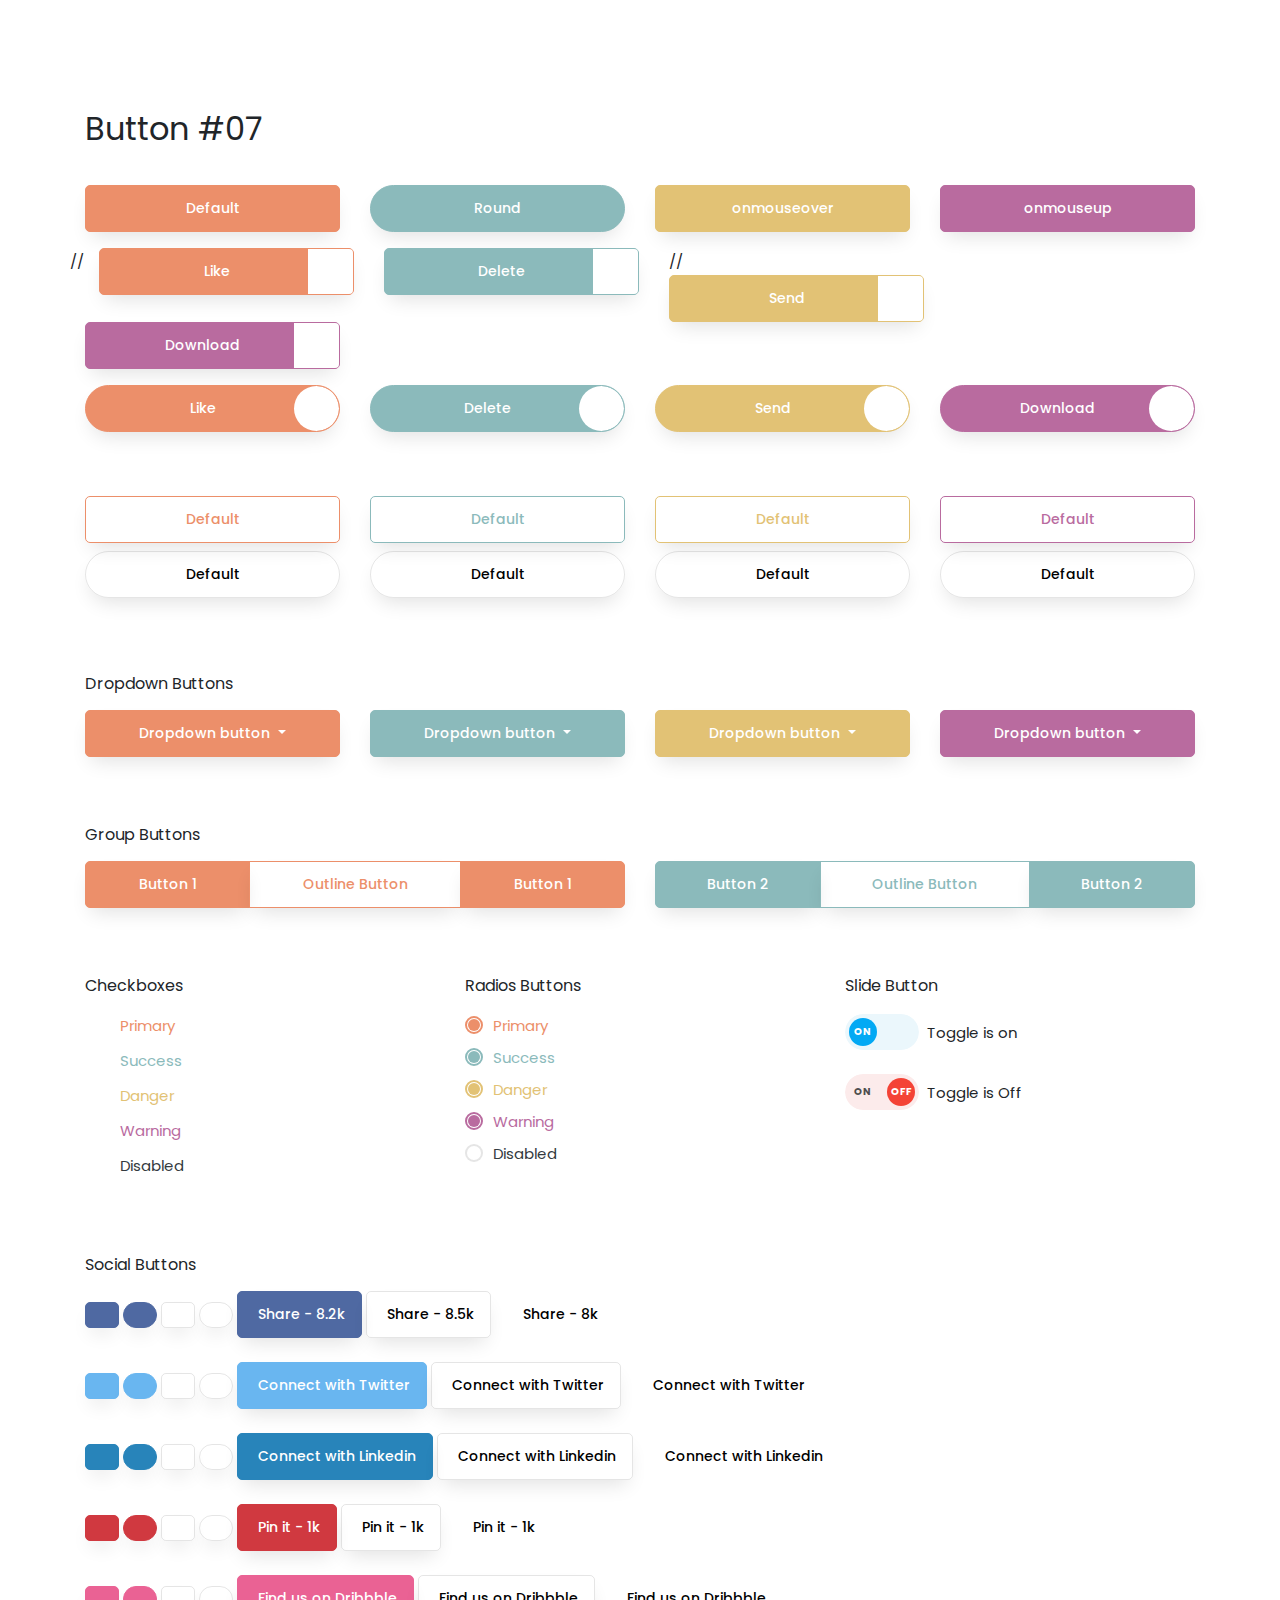
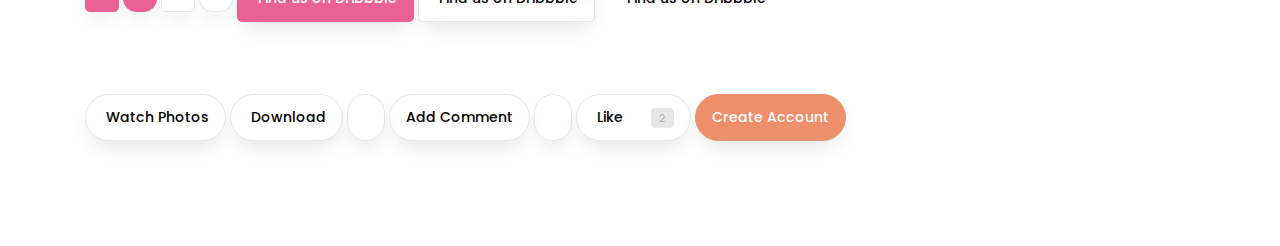
==== index.html @ c15accf5 "commit 2" ====
<!doctype html>
<html lang="en">
<head>
<title>Button 07</title>
<meta charset="utf-8">
<meta name="viewport" content="width=device-width, initial-scale=1, shrink-to-fit=no">
<link href="https://fonts.googleapis.com/css?family=Poppins:300,400,500,600,700,800,900" rel="stylesheet">
<link rel="stylesheet" href="style.css">
</head>
<body>
<section class="ftco-section" id="buttons">
<div class="container">
<div class="row mb-4">
<div class="col-md-12">
<h2 class="heading-section"> Button #07</h2>
</div>
</div>
<div class="row mb-5">
<div class="col-md-12 mb-3">
<div class="row">
<div class="col-md-3">
<button id="click" type="button" class="btn mb-2 mb-md-0 btn-primary btn-block">Default
</button>
</div>
<div class="col-md-3">
<button id="dblclick" type="button" class="btn mb-2 mb-md-0 btn-secondary btn-block btn-round">Round
</button>
</div>
<div class="col-md-3">
<button id="onmouseover" type="button" class="btn mb-2 mb-md-0 btn-tertiary btn-block">onmouseover
</button>
</div>
<div class="col-md-3">
<button id="onmouseup" type="button" class="btn mb-2 mb-md-0 btn-quarternary btn-block">onmouseup
</button>
</div>
</div>
</div>
<div class="col-md-12 mb-3">
<div class="row">
//<div class="col-md-3">
<button type="button" class="btn mb-2 mb-md-0 btn-primary btn-block"><span>Like</span>
<div class="icon d-flex align-items-center justify-content-center">
<i class="ion-ios-heart"></i>
</div>
</button>
</div>
<div class="col-md-3">
<button type="button" class="btn mb-2 mb-md-0 btn-secondary btn-block"><span>Delete</span>
<div class="icon d-flex align-items-center justify-content-center">
<i class="ion-ios-trash"></i>
</div>
</button>
</div>
<div class="col-md-3">
//<button type="button" class="btn mb-2 mb-md-0 btn-tertiary btn-block"><span>Send</span>
<div class="icon d-flex align-items-center justify-content-center">
<i class="ion-ios-paper-plane"></i>
</div>
</button>
</div>
<div class="col-md-3">
<button type="button" class="btn mb-2 mb-md-0 btn-quarternary btn-block"><span>Download</span>
<div class="icon d-flex align-items-center justify-content-center">
<i class="ion-ios-cloud-download"></i>
</div>
</button>
</div>
</div>
</div>
<div class="col-md-12 mb-3">
<div class="row">
<div class="col-md-3">
<button type="button" class="btn mb-2 mb-md-0 btn-primary btn-block btn-round"><span>Like</span>
<div class="icon icon-round d-flex align-items-center justify-content-center">
<i class="ion-ios-heart"></i>
</div>
</button>
</div>
<div class="col-md-3">
<button type="button" class="btn mb-2 mb-md-0 btn-secondary btn-block btn-round"><span>Delete</span>
<div class="icon icon-round d-flex align-items-center justify-content-center">
<i class="ion-ios-trash"></i>
</div>
</button>
</div>
<div class="col-md-3">
<button type="button" class="btn mb-2 mb-md-0 btn-tertiary btn-block btn-round"><span>Send</span>
<div class="icon icon-round d-flex align-items-center justify-content-center">
<i class="ion-ios-paper-plane"></i>
</div>
</button>
</div>
<div class="col-md-3">
<button type="button" class="btn mb-2 mb-md-0 btn-quarternary btn-block btn-round"><span>Download</span>
<div class="icon icon-round d-flex align-items-center justify-content-center">
<i class="ion-ios-cloud-download"></i>
</div>
</button>
</div>
</div>
</div>
</div>
<div class="row mb-5">
<div class="col-md-12 mb-2">
<div class="row">
<div class="col-md-3">
<button type="button" class="btn mb-2 mb-md-0 btn-outline-primary btn-block">Default</button>
</div>
<div class="col-md-3">
<button type="button" class="btn mb-2 mb-md-0 btn-outline-secondary btn-block">Default</button>
</div>
<div class="col-md-3">
<button type="button" class="btn mb-2 mb-md-0 btn-outline-tertiary btn-block">Default</button>
</div>
<div class="col-md-3">
<button type="button" class="btn mb-2 mb-md-0 btn-outline-quarternary btn-block">Default</button>
</div>
</div>
</div>
<div class="col-md-12 mb-2">
<div class="row">
<div class="col-md-3">
<button type="button" class="btn mb-2 mb-md-0 btn-round btn-outline btn-block">Default</button>
</div>
<div class="col-md-3">
<button type="button" class="btn mb-2 mb-md-0 btn-round btn-outline btn-block">Default</button>
</div>
<div class="col-md-3">
<button type="button" class="btn mb-2 mb-md-0 btn-round btn-outline btn-block">Default</button>
</div>
<div class="col-md-3">
<button type="button" class="btn mb-2 mb-md-0 btn-round btn-outline btn-block">Default</button>
</div>
</div>
</div>
</div>
<div class="row mb-5">
<div class="col-md-12">
<h2 class="heading-section">
<small>Dropdown Buttons</small>
</h2>
<div class="row">
<div class="col-md-3">
<div class="dropdown d-block">
<button class="btn mb-2 mb-md-0 btn-primary btn-block dropdown-toggle" type="button" id="dropdownMenuButton" data-toggle="dropdown" aria-haspopup="true" aria-expanded="false">
Dropdown button
</button>
<div class="dropdown-menu dropdown-menu-left" aria-labelledby="dropdownMenuButton">
<a class="dropdown-item" href="#">Action</a>
<a class="dropdown-item" href="#">Another action</a>
<a class="dropdown-item" href="#">Something else here</a>
</div>
</div>
</div>
<div class="col-md-3">
<div class="dropdown d-block">
<button class="btn mb-2 mb-md-0 btn-secondary btn-block dropdown-toggle" type="button" id="dropdownMenuButton2" data-toggle="dropdown" aria-haspopup="true" aria-expanded="false">
Dropdown button
</button>
<div class="dropdown-menu dropdown-menu-left" aria-labelledby="dropdownMenuButton2">
<a class="dropdown-item" href="#">Action</a>
<a class="dropdown-item" href="#">Another action</a>
<a class="dropdown-item" href="#">Something else here</a>
</div>
</div>
</div>
<div class="col-md-3">
<div class="dropdown d-block">
<button class="btn mb-2 mb-md-0 btn-tertiary btn-block dropdown-toggle" type="button" id="dropdownMenuButton3" data-toggle="dropdown" aria-haspopup="true" aria-expanded="false">
Dropdown button
</button>
<div class="dropdown-menu dropdown-menu-left" aria-labelledby="dropdownMenuButton3">
<a class="dropdown-item" href="#">Action</a>
<a class="dropdown-item" href="#">Another action</a>
<a class="dropdown-item" href="#">Something else here</a>
</div>
</div>
</div>
<div class="col-md-3">
<div class="dropdown d-block">
<button class="btn mb-2 mb-md-0 btn-quarternary btn-block dropdown-toggle" type="button" id="dropdownMenuButton4" data-toggle="dropdown" aria-haspopup="true" aria-expanded="false">
Dropdown button
</button>
<div class="dropdown-menu dropdown-menu-left" aria-labelledby="dropdownMenuButton4">
<a class="dropdown-item" href="#">Action</a>
<a class="dropdown-item" href="#">Another action</a>
<a class="dropdown-item" href="#">Something else here</a>
</div>
</div>
</div>
</div>
</div>
</div>
<div class="row mb-5">
<div class="col-md-12">
<h2 class="heading-section">
<small>Group Buttons</small>
</h2>
<div class="row">
<div class="col-md-6">
<div class="btn-group mb-2 mb-md-0 btn-block">
<button type="button" class="btn btn-primary">Button 1</button>
<button type="button" class="btn btn-outline-primary">Outline Button</button>
<button type="button" class="btn btn-primary">Button 1</button>
</div>
</div>
<div class="col-md-6">
<div class="btn-group mb-2 mb-md-0 btn-block">
<button type="button" class="btn btn-secondary">Button 2</button>
<button type="button" class="btn btn-outline-secondary">Outline Button</button>
<button type="button" class="btn btn-secondary">Button 2</button>
</div>
</div>
</div>
</div>
</div>
<div class="row mb-5">
<div class="col-md-4">
<h2 class="heading-section">
<small>Checkboxes</small>
</h2>
<div class="checkbox-wrap w-100">
<div class="checkbox checkbox-primary">
<label><input class="styled" type="checkbox" checked><span>Primary</span></label>
</div>
<div class="checkbox checkbox-secondary">
<label><input class="styled" type="checkbox" checked><span>Success</span></label>
</div>
<div class="checkbox checkbox-tertiary">
<label><input class="styled" type="checkbox" checked><span>Danger</span></label>
</div>
<div class="checkbox checkbox-quarternary">
<label><input class="styled" type="checkbox" checked><span>Warning</span></label>
</div>
<div class="checkbox checkbox-dark">
<label><input class="styled" type="checkbox" checked disabled><span>Disabled</span></label>
</div>
</div>
</div>
<div class="col-md-4">
<h2 class="heading-section">
<small>Radios Buttons</small>
</h2>
<div class="radio radio-primary">
<input type="radio" name="radio1" id="radio1" value="option1" checked>
<label for="radio1"><span>Primary</span></label>
</div>
<div class="radio radio-secondary">
<input type="radio" name="radio2" id="radio2" value="option2" checked>
<label for="radio2"><span>Success</span></label>
</div>
<div class="radio radio-tertiary">
<input type="radio" name="radio3" id="radio3" value="option3" checked>
<label for="radio3"><span>Danger</span></label>
</div>
<div class="radio radio-quarternary">
<input type="radio" name="radio4" id="radio4" value="option4" checked>
<label for="radio4"><span>Warning</span></label>
</div>
<div class="radio radio-dark">
<input type="radio" name="radio6" id="radio6" value="option6" disabled>
<label for="radio6"><span>Disabled</span></label>
</div>
</div>
<div class="col-md-4">
<h2 class="heading-section">
<small>Slide Button</small>
</h2>
<div class="slide-button">
<div class="toggle-button-cover">
<div class="button-cover d-flex align-items-center">
<div class="button r" id="button-1">
<input type="checkbox" class="checkbox">
<div class="knobs"></div>
<div class="layer"></div>
</div>
<div class="ml-2"><span class="ios-switch-control-description">Toggle is on</span></div>
</div>
</div>
<div class="toggle-button-cover">
<div class="button-cover d-flex align-items-center">
<div class="button r" id="button-10">
<input type="checkbox" class="checkbox" checked>
<div class="knobs">
<span>ON</span>
</div>
<div class="layer"></div>
</div>
<div class="ml-2"><span class="ios-switch-control-description">Toggle is Off</span></div>
</div>
</div>
</div>
</div>
</div>
<div class="row mb-5">
<div class="col-md-12">
<h2 class="heading-section">
<small>Social Buttons</small>
</h2>
</div>
<div class="col-md-12 mb-4">
<button type="button" class="btn mb-2 mb-md-0 btn-fb">
<i class="ion-logo-facebook"></i>
</button>
<button type="button" class="btn mb-2 mb-md-0 btn-round btn-fb">
<i class="ion-logo-facebook"></i>
</button>
<button type="button" class="btn mb-2 mb-md-0 btn-outline">
<i class="ion-logo-facebook"></i>
</button>
<button type="button" class="btn mb-2 mb-md-0 btn-outline btn-round">
<i class="ion-logo-facebook"></i>
</button>
<button type="button" class="btn mb-2 mb-md-0 btn-fb">
<i class="ion-logo-facebook mr-1"></i> Share - 8.2k
</button>
<button type="button" class="btn mb-2 mb-md-0 btn-outline">
<i class="ion-logo-facebook mr-1"></i> Share - 8.5k
</button>
<button type="button" class="btn mb-2 mb-md-0 btn-link ml-2">
<i class="ion-logo-facebook mr-1"></i> Share - 8k
</button>
</div>
<div class="col-md-12 mb-4">
<button type="button" class="btn mb-2 mb-md-0 btn-twitter">
<i class="ion-logo-twitter"></i>
</button>
<button type="button" class="btn mb-2 mb-md-0 btn-round btn-twitter">
<i class="ion-logo-twitter"></i>
</button>
<button type="button" class="btn mb-2 mb-md-0 btn-outline">
<i class="ion-logo-twitter"></i>
</button>
<button type="button" class="btn mb-2 mb-md-0 btn-outline btn-round">
<i class="ion-logo-twitter"></i>
</button>
<button type="button" class="btn mb-2 mb-md-0 btn-twitter">
<i class="ion-logo-twitter mr-1"></i> Connect with Twitter
</button>
<button type="button" class="btn mb-2 mb-md-0 btn-outline">
<i class="ion-logo-twitter mr-1"></i> Connect with Twitter
</button>
<button type="button" class="btn mb-2 mb-md-0 btn-link ml-2">
<i class="ion-logo-twitter mr-1"></i> Connect with Twitter
</button>
</div>
<div class="col-md-12 mb-4">
<button type="button" class="btn mb-2 mb-md-0 btn-linkedin">
<i class="ion-logo-linkedin"></i>
</button>
<button type="button" class="btn mb-2 mb-md-0 btn-round btn-linkedin">
<i class="ion-logo-linkedin"></i>
</button>
<button type="button" class="btn mb-2 mb-md-0 btn-outline">
<i class="ion-logo-linkedin"></i>
</button>
<button type="button" class="btn mb-2 mb-md-0 btn-outline btn-round">
<i class="ion-logo-linkedin"></i>
</button>
<button type="button" class="btn mb-2 mb-md-0 btn-linkedin">
<i class="ion-logo-linkedin mr-1"></i> Connect with Linkedin
</button>
<button type="button" class="btn mb-2 mb-md-0 btn-outline">
<i class="ion-logo-linkedin mr-1"></i> Connect with Linkedin
</button>
<button type="button" class="btn mb-2 mb-md-0 btn-link ml-2">
<i class="ion-logo-linkedin mr-1"></i> Connect with Linkedin
</button>
</div>
<div class="col-md-12 mb-4">
<button type="button" class="btn mb-2 mb-md-0 btn-pinterest">
<i class="ion-logo-pinterest"></i>
</button>
<button type="button" class="btn mb-2 mb-md-0 btn-round btn-pinterest">
<i class="ion-logo-pinterest"></i>
</button>
<button type="button" class="btn mb-2 mb-md-0 btn-outline">
<i class="ion-logo-pinterest"></i>
</button>
<button type="button" class="btn mb-2 mb-md-0 btn-outline btn-round">
<i class="ion-logo-pinterest"></i>
</button>
<button type="button" class="btn mb-2 mb-md-0 btn-pinterest">
<i class="ion-logo-pinterest mr-1"></i> Pin it - 1k
</button>
<button type="button" class="btn mb-2 mb-md-0 btn-outline">
<i class="ion-logo-pinterest mr-1"></i> Pin it - 1k
</button>
<button type="button" class="btn mb-2 mb-md-0 btn-link ml-2">
<i class="ion-logo-pinterest mr-1"></i> Pin it - 1k
</button>
</div>
<div class="col-md-12 mb-4">
<button type="button" class="btn mb-2 mb-md-0 btn-dribbble">
<i class="ion-logo-dribbble"></i>
</button>
<button type="button" class="btn mb-2 mb-md-0 btn-round btn-dribbble">
<i class="ion-logo-dribbble"></i>
</button>
<button type="button" class="btn mb-2 mb-md-0 btn-outline">
<i class="ion-logo-dribbble"></i>
</button>
<button type="button" class="btn mb-2 mb-md-0 btn-outline btn-round">
<i class="ion-logo-dribbble"></i>
</button>
<button type="button" class="btn mb-2 mb-md-0 btn-dribbble">
<i class="ion-logo-dribbble mr-1"></i> Find us on Dribbble
</button>
<button type="button" class="btn mb-2 mb-md-0 btn-outline">
<i class="ion-logo-dribbble mr-1"></i> Find us on Dribbble
</button>
<button type="button" class="btn mb-2 mb-md-0 btn-link ml-2">
<i class="ion-logo-dribbble mr-1"></i> Find us on Dribbble
</button>
</div>
</div>
<div class="row">
<div class="col-md-12">
<button type="button" class="btn mb-2 mb-md-0 btn-round btn-outline">
<i class="ion-ios-images mr-1"></i>
Watch Photos
</button>
<button type="button" class="btn mb-2 mb-md-0 btn-round btn-outline">
<i class="ion-ios-download mr-1"></i>
Download
</button>
<button type="button" class="btn mb-2 mb-md-0 btn-round btn-outline">
<i class="ion-ios-download mr-1"></i>
</button>
<button type="button" class="btn mb-2 mb-md-0 btn-round btn-outline">
Add Comment
</button>
<button type="button" class="btn mb-2 mb-md-0 btn-round btn-outline">
<i class="ion-ios-chatboxes mr-1"></i>
</button>
<button type="button" class="btn mb-2 mb-md-0 btn-round btn-outline">
<i class="ion-ios-heart mr-1"></i>
Like
<small class="ml-4 rounded">2</small>
</button>
<button type="button" class="btn mb-2 mb-md-0 btn-round btn-primary">
Create Account
</button>
</div>
</div>
</div>
</section>
<script src="https://cdn.jsdelivr.net/npm/@popperjs/core@2.11.8/dist/umd/popper.min.js" integrity="sha384-I7E8VVD/ismYTF4hNIPjVp/Zjvgyol6VFvRkX/vR+Vc4jQkC+hVqc2pM8ODewa9r" crossorigin="anonymous"></script>
<script src="https://cdn.jsdelivr.net/npm/bootstrap@5.3.2/dist/js/bootstrap.min.js" integrity="sha384-BBtl+eGJRgqQAUMxJ7pMwbEyER4l1g+O15P+16Ep7Q9Q+zqX6gSbd85u4mG4QzX+" crossorigin="anonymous"></script>
<script src="js/event.js"></script>
</body>
</html>
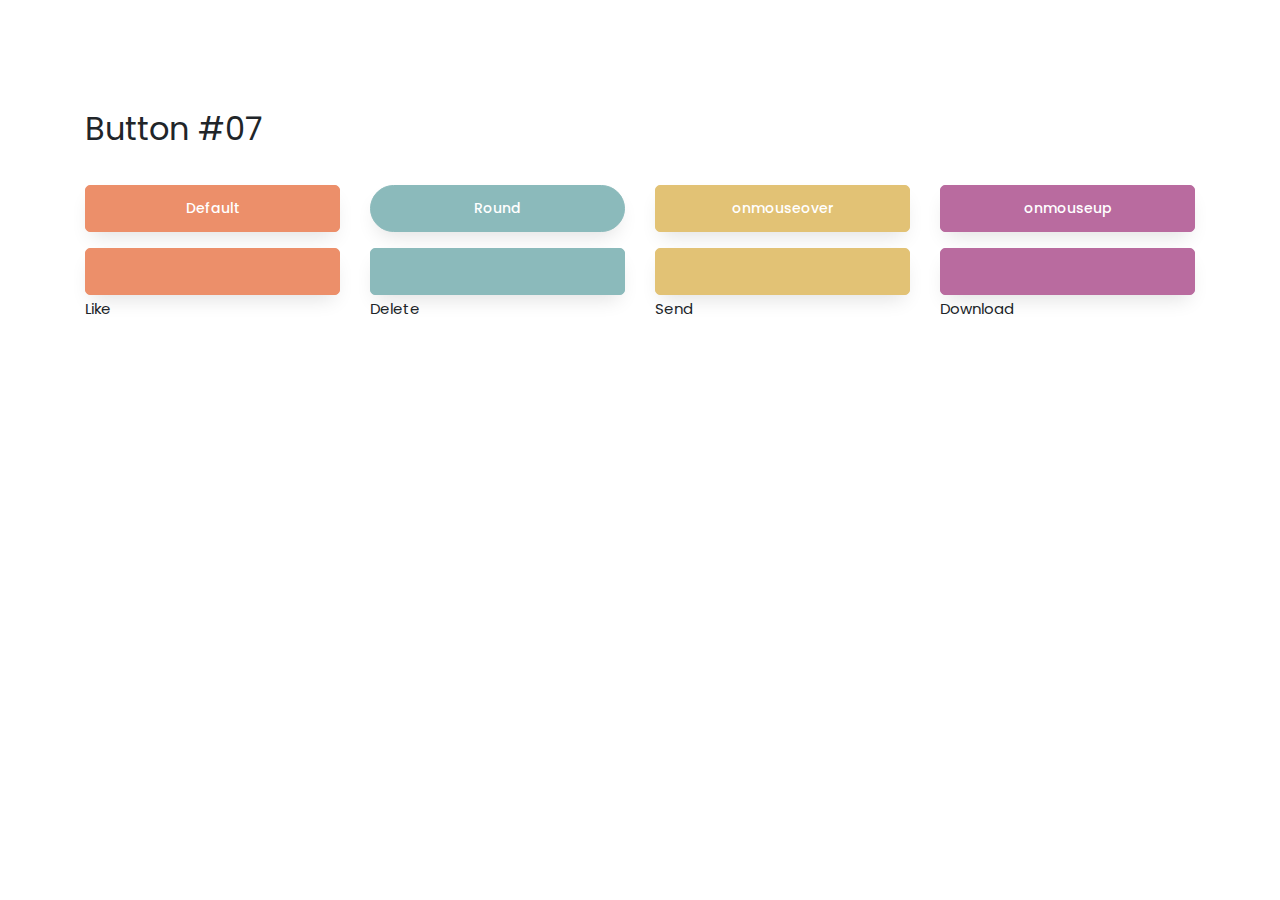
==== commit 134f88c4: "COMMIT 4" ====
--- a/index.html
+++ b/index.html
@@ -1,5 +1,5 @@
 
-<!doctype html>
+<!DOCTYPE html>
 <html lang="en">
 <head>
 <title>Button 07</title>
@@ -39,416 +39,42 @@
 </div>
 <div class="col-md-12 mb-3">
 <div class="row">
-//<div class="col-md-3">
-<button type="button" class="btn mb-2 mb-md-0 btn-primary btn-block"><span>Like</span>
+<div class="col-md-3">
+<input id="text1" type="text" class="btn mb-2 mb-md-0 btn-primary btn-block"><span>Like</span>
 <div class="icon d-flex align-items-center justify-content-center">
 <i class="ion-ios-heart"></i>
 </div>
-</button>
+</input>
 </div>
 <div class="col-md-3">
-<button type="button" class="btn mb-2 mb-md-0 btn-secondary btn-block"><span>Delete</span>
+<input id="text2" type="text"class="btn mb-2 mb-md-0 btn-secondary btn-block"><span>Delete</span>
 <div class="icon d-flex align-items-center justify-content-center">
 <i class="ion-ios-trash"></i>
 </div>
-</button>
+</input>
 </div>
 <div class="col-md-3">
-//<button type="button" class="btn mb-2 mb-md-0 btn-tertiary btn-block"><span>Send</span>
+<input id="text3" type="text" class="btn mb-2 mb-md-0 btn-tertiary btn-block"><span>Send</span>
 <div class="icon d-flex align-items-center justify-content-center">
 <i class="ion-ios-paper-plane"></i>
 </div>
-</button>
+</input>
 </div>
 <div class="col-md-3">
-<button type="button" class="btn mb-2 mb-md-0 btn-quarternary btn-block"><span>Download</span>
+<input id="text4" type="text" class="btn mb-2 mb-md-0 btn-quarternary btn-block"><span>Download</span>
 <div class="icon d-flex align-items-center justify-content-center">
 <i class="ion-ios-cloud-download"></i>
 </div>
-</button>
+</input>
 </div>
 </div>
 </div>
-<div class="col-md-12 mb-3">
-<div class="row">
-<div class="col-md-3">
-<button type="button" class="btn mb-2 mb-md-0 btn-primary btn-block btn-round"><span>Like</span>
-<div class="icon icon-round d-flex align-items-center justify-content-center">
-<i class="ion-ios-heart"></i>
-</div>
-</button>
-</div>
-<div class="col-md-3">
-<button type="button" class="btn mb-2 mb-md-0 btn-secondary btn-block btn-round"><span>Delete</span>
-<div class="icon icon-round d-flex align-items-center justify-content-center">
-<i class="ion-ios-trash"></i>
-</div>
-</button>
-</div>
-<div class="col-md-3">
-<button type="button" class="btn mb-2 mb-md-0 btn-tertiary btn-block btn-round"><span>Send</span>
-<div class="icon icon-round d-flex align-items-center justify-content-center">
-<i class="ion-ios-paper-plane"></i>
-</div>
-</button>
-</div>
-<div class="col-md-3">
-<button type="button" class="btn mb-2 mb-md-0 btn-quarternary btn-block btn-round"><span>Download</span>
-<div class="icon icon-round d-flex align-items-center justify-content-center">
-<i class="ion-ios-cloud-download"></i>
-</div>
-</button>
-</div>
-</div>
-</div>
-</div>
-<div class="row mb-5">
-<div class="col-md-12 mb-2">
-<div class="row">
-<div class="col-md-3">
-<button type="button" class="btn mb-2 mb-md-0 btn-outline-primary btn-block">Default</button>
-</div>
-<div class="col-md-3">
-<button type="button" class="btn mb-2 mb-md-0 btn-outline-secondary btn-block">Default</button>
-</div>
-<div class="col-md-3">
-<button type="button" class="btn mb-2 mb-md-0 btn-outline-tertiary btn-block">Default</button>
-</div>
-<div class="col-md-3">
-<button type="button" class="btn mb-2 mb-md-0 btn-outline-quarternary btn-block">Default</button>
-</div>
-</div>
-</div>
-<div class="col-md-12 mb-2">
-<div class="row">
-<div class="col-md-3">
-<button type="button" class="btn mb-2 mb-md-0 btn-round btn-outline btn-block">Default</button>
-</div>
-<div class="col-md-3">
-<button type="button" class="btn mb-2 mb-md-0 btn-round btn-outline btn-block">Default</button>
-</div>
-<div class="col-md-3">
-<button type="button" class="btn mb-2 mb-md-0 btn-round btn-outline btn-block">Default</button>
-</div>
-<div class="col-md-3">
-<button type="button" class="btn mb-2 mb-md-0 btn-round btn-outline btn-block">Default</button>
-</div>
-</div>
-</div>
-</div>
-<div class="row mb-5">
-<div class="col-md-12">
-<h2 class="heading-section">
-<small>Dropdown Buttons</small>
-</h2>
-<div class="row">
-<div class="col-md-3">
-<div class="dropdown d-block">
-<button class="btn mb-2 mb-md-0 btn-primary btn-block dropdown-toggle" type="button" id="dropdownMenuButton" data-toggle="dropdown" aria-haspopup="true" aria-expanded="false">
-Dropdown button
-</button>
-<div class="dropdown-menu dropdown-menu-left" aria-labelledby="dropdownMenuButton">
-<a class="dropdown-item" href="#">Action</a>
-<a class="dropdown-item" href="#">Another action</a>
-<a class="dropdown-item" href="#">Something else here</a>
-</div>
-</div>
-</div>
-<div class="col-md-3">
-<div class="dropdown d-block">
-<button class="btn mb-2 mb-md-0 btn-secondary btn-block dropdown-toggle" type="button" id="dropdownMenuButton2" data-toggle="dropdown" aria-haspopup="true" aria-expanded="false">
-Dropdown button
-</button>
-<div class="dropdown-menu dropdown-menu-left" aria-labelledby="dropdownMenuButton2">
-<a class="dropdown-item" href="#">Action</a>
-<a class="dropdown-item" href="#">Another action</a>
-<a class="dropdown-item" href="#">Something else here</a>
-</div>
-</div>
-</div>
-<div class="col-md-3">
-<div class="dropdown d-block">
-<button class="btn mb-2 mb-md-0 btn-tertiary btn-block dropdown-toggle" type="button" id="dropdownMenuButton3" data-toggle="dropdown" aria-haspopup="true" aria-expanded="false">
-Dropdown button
-</button>
-<div class="dropdown-menu dropdown-menu-left" aria-labelledby="dropdownMenuButton3">
-<a class="dropdown-item" href="#">Action</a>
-<a class="dropdown-item" href="#">Another action</a>
-<a class="dropdown-item" href="#">Something else here</a>
-</div>
-</div>
-</div>
-<div class="col-md-3">
-<div class="dropdown d-block">
-<button class="btn mb-2 mb-md-0 btn-quarternary btn-block dropdown-toggle" type="button" id="dropdownMenuButton4" data-toggle="dropdown" aria-haspopup="true" aria-expanded="false">
-Dropdown button
-</button>
-<div class="dropdown-menu dropdown-menu-left" aria-labelledby="dropdownMenuButton4">
-<a class="dropdown-item" href="#">Action</a>
-<a class="dropdown-item" href="#">Another action</a>
-<a class="dropdown-item" href="#">Something else here</a>
-</div>
-</div>
-</div>
-</div>
-</div>
-</div>
-<div class="row mb-5">
-<div class="col-md-12">
-<h2 class="heading-section">
-<small>Group Buttons</small>
-</h2>
-<div class="row">
-<div class="col-md-6">
-<div class="btn-group mb-2 mb-md-0 btn-block">
-<button type="button" class="btn btn-primary">Button 1</button>
-<button type="button" class="btn btn-outline-primary">Outline Button</button>
-<button type="button" class="btn btn-primary">Button 1</button>
-</div>
-</div>
-<div class="col-md-6">
-<div class="btn-group mb-2 mb-md-0 btn-block">
-<button type="button" class="btn btn-secondary">Button 2</button>
-<button type="button" class="btn btn-outline-secondary">Outline Button</button>
-<button type="button" class="btn btn-secondary">Button 2</button>
-</div>
-</div>
-</div>
-</div>
-</div>
-<div class="row mb-5">
-<div class="col-md-4">
-<h2 class="heading-section">
-<small>Checkboxes</small>
-</h2>
-<div class="checkbox-wrap w-100">
-<div class="checkbox checkbox-primary">
-<label><input class="styled" type="checkbox" checked><span>Primary</span></label>
-</div>
-<div class="checkbox checkbox-secondary">
-<label><input class="styled" type="checkbox" checked><span>Success</span></label>
-</div>
-<div class="checkbox checkbox-tertiary">
-<label><input class="styled" type="checkbox" checked><span>Danger</span></label>
-</div>
-<div class="checkbox checkbox-quarternary">
-<label><input class="styled" type="checkbox" checked><span>Warning</span></label>
-</div>
-<div class="checkbox checkbox-dark">
-<label><input class="styled" type="checkbox" checked disabled><span>Disabled</span></label>
-</div>
-</div>
-</div>
-<div class="col-md-4">
-<h2 class="heading-section">
-<small>Radios Buttons</small>
-</h2>
-<div class="radio radio-primary">
-<input type="radio" name="radio1" id="radio1" value="option1" checked>
-<label for="radio1"><span>Primary</span></label>
-</div>
-<div class="radio radio-secondary">
-<input type="radio" name="radio2" id="radio2" value="option2" checked>
-<label for="radio2"><span>Success</span></label>
-</div>
-<div class="radio radio-tertiary">
-<input type="radio" name="radio3" id="radio3" value="option3" checked>
-<label for="radio3"><span>Danger</span></label>
-</div>
-<div class="radio radio-quarternary">
-<input type="radio" name="radio4" id="radio4" value="option4" checked>
-<label for="radio4"><span>Warning</span></label>
-</div>
-<div class="radio radio-dark">
-<input type="radio" name="radio6" id="radio6" value="option6" disabled>
-<label for="radio6"><span>Disabled</span></label>
-</div>
-</div>
-<div class="col-md-4">
-<h2 class="heading-section">
-<small>Slide Button</small>
-</h2>
-<div class="slide-button">
-<div class="toggle-button-cover">
-<div class="button-cover d-flex align-items-center">
-<div class="button r" id="button-1">
-<input type="checkbox" class="checkbox">
-<div class="knobs"></div>
-<div class="layer"></div>
-</div>
-<div class="ml-2"><span class="ios-switch-control-description">Toggle is on</span></div>
-</div>
-</div>
-<div class="toggle-button-cover">
-<div class="button-cover d-flex align-items-center">
-<div class="button r" id="button-10">
-<input type="checkbox" class="checkbox" checked>
-<div class="knobs">
-<span>ON</span>
-</div>
-<div class="layer"></div>
-</div>
-<div class="ml-2"><span class="ios-switch-control-description">Toggle is Off</span></div>
-</div>
-</div>
-</div>
-</div>
-</div>
-<div class="row mb-5">
-<div class="col-md-12">
-<h2 class="heading-section">
-<small>Social Buttons</small>
-</h2>
-</div>
-<div class="col-md-12 mb-4">
-<button type="button" class="btn mb-2 mb-md-0 btn-fb">
-<i class="ion-logo-facebook"></i>
-</button>
-<button type="button" class="btn mb-2 mb-md-0 btn-round btn-fb">
-<i class="ion-logo-facebook"></i>
-</button>
-<button type="button" class="btn mb-2 mb-md-0 btn-outline">
-<i class="ion-logo-facebook"></i>
-</button>
-<button type="button" class="btn mb-2 mb-md-0 btn-outline btn-round">
-<i class="ion-logo-facebook"></i>
-</button>
-<button type="button" class="btn mb-2 mb-md-0 btn-fb">
-<i class="ion-logo-facebook mr-1"></i> Share - 8.2k
-</button>
-<button type="button" class="btn mb-2 mb-md-0 btn-outline">
-<i class="ion-logo-facebook mr-1"></i> Share - 8.5k
-</button>
-<button type="button" class="btn mb-2 mb-md-0 btn-link ml-2">
-<i class="ion-logo-facebook mr-1"></i> Share - 8k
-</button>
-</div>
-<div class="col-md-12 mb-4">
-<button type="button" class="btn mb-2 mb-md-0 btn-twitter">
-<i class="ion-logo-twitter"></i>
-</button>
-<button type="button" class="btn mb-2 mb-md-0 btn-round btn-twitter">
-<i class="ion-logo-twitter"></i>
-</button>
-<button type="button" class="btn mb-2 mb-md-0 btn-outline">
-<i class="ion-logo-twitter"></i>
-</button>
-<button type="button" class="btn mb-2 mb-md-0 btn-outline btn-round">
-<i class="ion-logo-twitter"></i>
-</button>
-<button type="button" class="btn mb-2 mb-md-0 btn-twitter">
-<i class="ion-logo-twitter mr-1"></i> Connect with Twitter
-</button>
-<button type="button" class="btn mb-2 mb-md-0 btn-outline">
-<i class="ion-logo-twitter mr-1"></i> Connect with Twitter
-</button>
-<button type="button" class="btn mb-2 mb-md-0 btn-link ml-2">
-<i class="ion-logo-twitter mr-1"></i> Connect with Twitter
-</button>
-</div>
-<div class="col-md-12 mb-4">
-<button type="button" class="btn mb-2 mb-md-0 btn-linkedin">
-<i class="ion-logo-linkedin"></i>
-</button>
-<button type="button" class="btn mb-2 mb-md-0 btn-round btn-linkedin">
-<i class="ion-logo-linkedin"></i>
-</button>
-<button type="button" class="btn mb-2 mb-md-0 btn-outline">
-<i class="ion-logo-linkedin"></i>
-</button>
-<button type="button" class="btn mb-2 mb-md-0 btn-outline btn-round">
-<i class="ion-logo-linkedin"></i>
-</button>
-<button type="button" class="btn mb-2 mb-md-0 btn-linkedin">
-<i class="ion-logo-linkedin mr-1"></i> Connect with Linkedin
-</button>
-<button type="button" class="btn mb-2 mb-md-0 btn-outline">
-<i class="ion-logo-linkedin mr-1"></i> Connect with Linkedin
-</button>
-<button type="button" class="btn mb-2 mb-md-0 btn-link ml-2">
-<i class="ion-logo-linkedin mr-1"></i> Connect with Linkedin
-</button>
-</div>
-<div class="col-md-12 mb-4">
-<button type="button" class="btn mb-2 mb-md-0 btn-pinterest">
-<i class="ion-logo-pinterest"></i>
-</button>
-<button type="button" class="btn mb-2 mb-md-0 btn-round btn-pinterest">
-<i class="ion-logo-pinterest"></i>
-</button>
-<button type="button" class="btn mb-2 mb-md-0 btn-outline">
-<i class="ion-logo-pinterest"></i>
-</button>
-<button type="button" class="btn mb-2 mb-md-0 btn-outline btn-round">
-<i class="ion-logo-pinterest"></i>
-</button>
-<button type="button" class="btn mb-2 mb-md-0 btn-pinterest">
-<i class="ion-logo-pinterest mr-1"></i> Pin it - 1k
-</button>
-<button type="button" class="btn mb-2 mb-md-0 btn-outline">
-<i class="ion-logo-pinterest mr-1"></i> Pin it - 1k
-</button>
-<button type="button" class="btn mb-2 mb-md-0 btn-link ml-2">
-<i class="ion-logo-pinterest mr-1"></i> Pin it - 1k
-</button>
-</div>
-<div class="col-md-12 mb-4">
-<button type="button" class="btn mb-2 mb-md-0 btn-dribbble">
-<i class="ion-logo-dribbble"></i>
-</button>
-<button type="button" class="btn mb-2 mb-md-0 btn-round btn-dribbble">
-<i class="ion-logo-dribbble"></i>
-</button>
-<button type="button" class="btn mb-2 mb-md-0 btn-outline">
-<i class="ion-logo-dribbble"></i>
-</button>
-<button type="button" class="btn mb-2 mb-md-0 btn-outline btn-round">
-<i class="ion-logo-dribbble"></i>
-</button>
-<button type="button" class="btn mb-2 mb-md-0 btn-dribbble">
-<i class="ion-logo-dribbble mr-1"></i> Find us on Dribbble
-</button>
-<button type="button" class="btn mb-2 mb-md-0 btn-outline">
-<i class="ion-logo-dribbble mr-1"></i> Find us on Dribbble
-</button>
-<button type="button" class="btn mb-2 mb-md-0 btn-link ml-2">
-<i class="ion-logo-dribbble mr-1"></i> Find us on Dribbble
-</button>
-</div>
-</div>
-<div class="row">
-<div class="col-md-12">
-<button type="button" class="btn mb-2 mb-md-0 btn-round btn-outline">
-<i class="ion-ios-images mr-1"></i>
-Watch Photos
-</button>
-<button type="button" class="btn mb-2 mb-md-0 btn-round btn-outline">
-<i class="ion-ios-download mr-1"></i>
-Download
-</button>
-<button type="button" class="btn mb-2 mb-md-0 btn-round btn-outline">
-<i class="ion-ios-download mr-1"></i>
-</button>
-<button type="button" class="btn mb-2 mb-md-0 btn-round btn-outline">
-Add Comment
-</button>
-<button type="button" class="btn mb-2 mb-md-0 btn-round btn-outline">
-<i class="ion-ios-chatboxes mr-1"></i>
-</button>
-<button type="button" class="btn mb-2 mb-md-0 btn-round btn-outline">
-<i class="ion-ios-heart mr-1"></i>
-Like
-<small class="ml-4 rounded">2</small>
-</button>
-<button type="button" class="btn mb-2 mb-md-0 btn-round btn-primary">
-Create Account
-</button>
-</div>
+
 </div>
 </div>
 </section>
 <script src="https://cdn.jsdelivr.net/npm/@popperjs/core@2.11.8/dist/umd/popper.min.js" integrity="sha384-I7E8VVD/ismYTF4hNIPjVp/Zjvgyol6VFvRkX/vR+Vc4jQkC+hVqc2pM8ODewa9r" crossorigin="anonymous"></script>
 <script src="https://cdn.jsdelivr.net/npm/bootstrap@5.3.2/dist/js/bootstrap.min.js" integrity="sha384-BBtl+eGJRgqQAUMxJ7pMwbEyER4l1g+O15P+16Ep7Q9Q+zqX6gSbd85u4mG4QzX+" crossorigin="anonymous"></script>
-<script src="js/event.js"></script>
+<script src="event.js"></script>
 </body>
 </html>